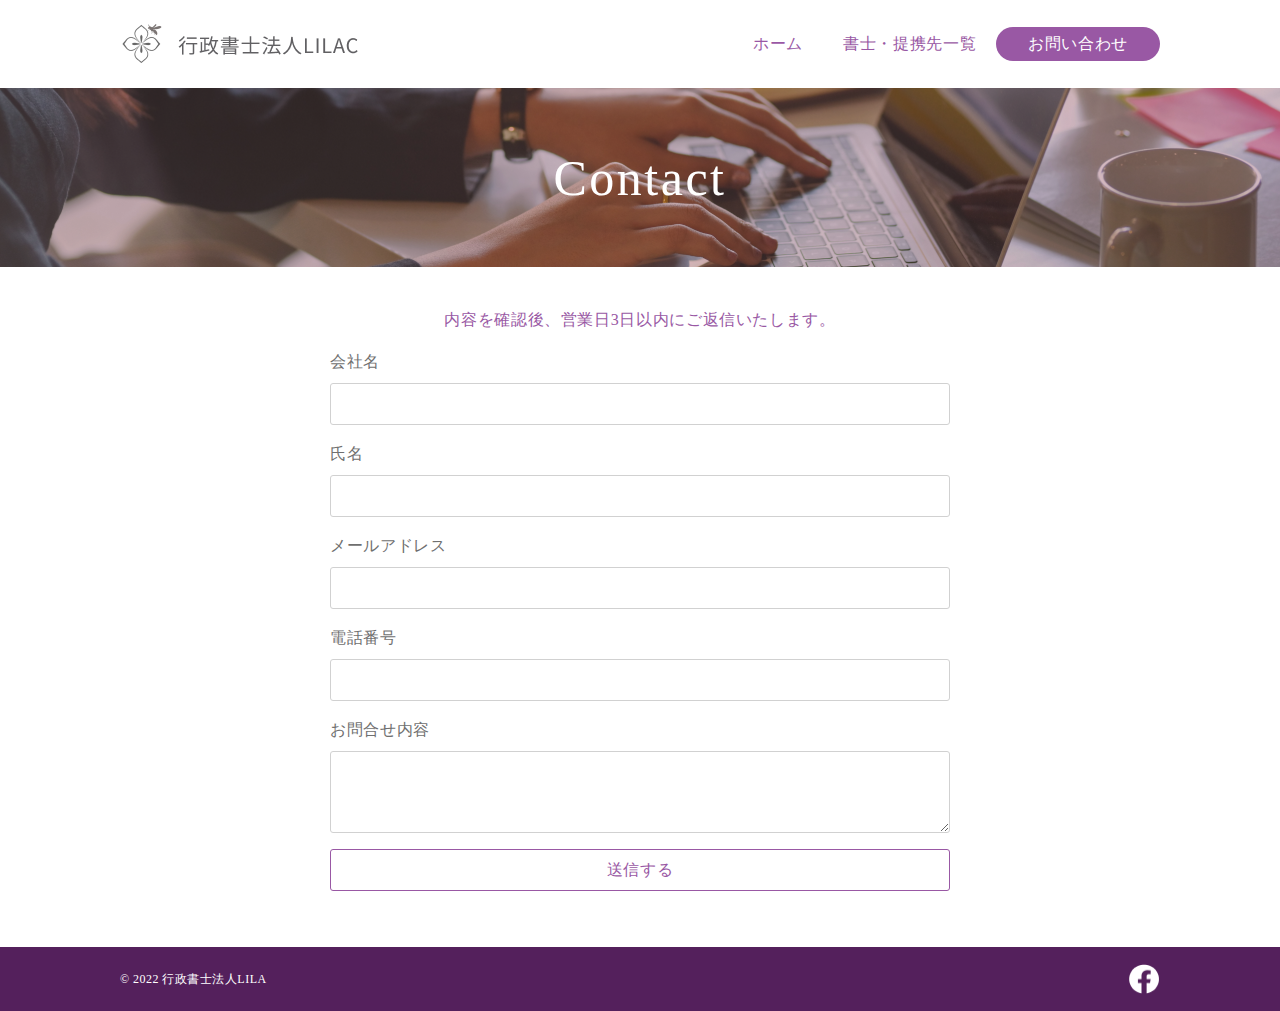
==== contact.html @ 3051f94f "contact" ====
<!DOCTYPE html>
<html lang="en">
  <head>
    <meta charset="UTF-8" />
    <meta http-equiv="X-UA-Compatible" content="IE=edge" />
    <meta name="viewport" content="width=device-width, initial-scale=1.0" />
    <title>Document</title>
    <link rel="stylesheet" href="./css/destyle.min.css" />
    <link rel="stylesheet" href="./css/common.css" />
    <link rel="stylesheet" href="./css/contact.css" />
  </head>
  <body>
    <header>
      <div class="header-logo">
        <a href="./index.html"><img src="./image/logo.png" alt="" /> </a>
      </div>

      <div id="hamburger">
        <div class="icon">
          <span></span>
          <span></span>
          <span></span>
        </div>
      </div>

      <nav class="header-nav header-nav-sm">
        <ul class="header-ul">
          <li><a class="header-a" href="./index.html">ホーム</a></li>
          <li><a class="header-a" href="./team.html">書士・提携先一覧</a></li>
          <li><a class="header-a" href="./contact.html">お問い合わせ</a></li>
        </ul>
      </nav>
      <nav class="header-nav pc_display">
        <ul class="header-ul">
          <li><a class="header-a" href="./index.html">ホーム</a></li>
          <li><a class="header-a" href="./team.html">書士・提携先一覧</a></li>
          <li>
            <a class="header-a purple-button" href="./contact.html"
              >お問い合わせ</a
            >
          </li>
        </ul>
      </nav>
    </header>

    <main>
      <div class="contact-attract">
        <h1 class="contact-attract-text">Contact</h1>
      </div>
      <div class="main-inner">
        <p class="contact-title">
          内容を確認後、営業日3日以内にご返信いたします。
        </p>
        <form action="" method="get" class="contact-form">
          <div class="contact-form-contents-box">
            <label class="contact-form-label" for="company">会社名 </label>
            <input
              class="contact-form-input"
              type="text"
              name="company"
              id="company"
              required
            />
          </div>
          <div class="contact-form-contents-box">
            <label class="contact-form-label" for="name">氏名 </label>
            <input
              class="contact-form-input"
              type="text"
              name="name"
              id="name"
              required
            />
          </div>
          <div class="contact-form-contents-box">
            <label class="contact-form-label" for="email"
              >メールアドレス
            </label>
            <input
              class="contact-form-input"
              type="email"
              name="email"
              id="email"
              required
            />
          </div>
          <div class="contact-form-contents-box">
            <label class="contact-form-label" for="phone">電話番号 </label>
            <input
              class="contact-form-input"
              type="tel"
              name="phone"
              id="phone"
              required
            />
          </div>
          <div class="contact-form-contents-box">
            <label class="contact-form-label" for="msg">お問合せ内容 </label>
            <textarea
              class="contact-form-textarea"
              name="msg"
              id="msg"
              required
            ></textarea>
          </div>
          <div class="contact-form-contents-box contact-form-submit-box">
            <input
              class="contact-form-submit-button"
              type="submit"
              value="送信する"
            />
          </div>
        </form>
      </div>
    </main>

    <footer>
      <div class="footer-inner">
        <div class="footer-copyright">© 2022 行政書士法人LILA</div>
        <img class="footer-facebook-logo" src="./image/facebook.png" alt="" />
      </div>
    </footer>

    <script src="jquery-3.6.0.min.js"></script>
    <script>
      $("#hamburger").on("click", function () {
        $(".icon").toggleClass("close");
        $(".header-nav-sm").slideToggle();
      });
    </script>
  </body>
</html>
---- css/destyle.min.css ----
/*! destyle.css v3.0.0 | MIT License | https://github.com/nicolas-cusan/destyle.min.css */
*,::before,::after{box-sizing:border-box;border-style:solid;border-width:0}html{line-height:1.15;-webkit-text-size-adjust:100%;-webkit-tap-highlight-color:transparent}body{margin:0}main{display:block}p,table,blockquote,address,pre,iframe,form,figure,dl{margin:0}h1,h2,h3,h4,h5,h6{font-size:inherit;font-weight:inherit;margin:0}ul,ol{margin:0;padding:0;list-style:none}dt{font-weight:700}dd{margin-left:0}hr{box-sizing:content-box;height:0;overflow:visible;border-top-width:1px;margin:0;clear:both;color:inherit}pre{font-family:monospace,monospace;font-size:inherit}address{font-style:inherit}a{background-color:transparent;text-decoration:none;color:inherit}abbr[title]{text-decoration:underline dotted}b,strong{font-weight:bolder}code,kbd,samp{font-family:monospace,monospace;font-size:inherit}small{font-size:80%}sub,sup{font-size:75%;line-height:0;position:relative;vertical-align:baseline}sub{bottom:-.25em}sup{top:-.5em}svg,img,embed,object,iframe{vertical-align:bottom}button,input,optgroup,select,textarea{-webkit-appearance:none;appearance:none;vertical-align:middle;color:inherit;font:inherit;background:transparent;padding:0;margin:0;border-radius:0;text-align:inherit;text-transform:inherit}[type="checkbox"]{-webkit-appearance:checkbox;appearance:checkbox}[type="radio"]{-webkit-appearance:radio;appearance:radio}button,[type="button"],[type="reset"],[type="submit"]{cursor:pointer}button:disabled,[type="button"]:disabled,[type="reset"]:disabled,[type="submit"]:disabled{cursor:default}:-moz-focusring{outline:auto}select:disabled{opacity:inherit}option{padding:0}fieldset{margin:0;padding:0;min-width:0}legend{padding:0}progress{vertical-align:baseline}textarea{overflow:auto}[type="number"]::-webkit-inner-spin-button,[type="number"]::-webkit-outer-spin-button{height:auto}[type="search"]{outline-offset:-2px}[type="search"]::-webkit-search-decoration{-webkit-appearance:none}::-webkit-file-upload-button{-webkit-appearance:button;font:inherit}label[for]{cursor:pointer}details{display:block}summary{display:list-item}[contenteditable]:focus{outline:auto}table{border-color:inherit}caption{text-align:left}td,th{vertical-align:top;padding:0}th{text-align:left;font-weight:700}
---- css/common.css ----
/*common*/
@font-face {
    font-family: 'Noto Sans JP';
    src: url('../fonts/NotoSansJP-Bold.otf') format('opentype');
    font-weight: 700;
}

@font-face {
    font-family: 'Noto Sans JP';
    src: url('../fonts/NotoSansJP-Medium.otf') format('opentype');
    font-weight: 500;
}


@font-face {
    font-family: 'Noto Sans JP';
    src: url('../fonts/NotoSansJP-Regular.otf') format('opentype');
    font-weight: 400;
}



@font-face {
    font-family: 'DIN Alternate';
    src: url('../fonts/DINAlternate-Bold.woff') format('opentype');
    font-weight: 700;
}

* {
    box-sizing: border-box;
}

img {
    width: 100%;
}

body{
    min-height: 100vh;
    position: relative;
    padding-bottom: 64px;
}

.pc_display {
    display: block;
}

.sp_display {
    display: none;
}

/*header*/

header {
    height: 88px;
    width: 100%;
    padding: 27px 120px;
    background-color: white;
    position: fixed;
    top: 0;
    z-index: 10;
    display: flex;
    align-items: center;
}

.header-logo {
    width: 240px;
}


.header-nav-sm {
    display: none;
}

.header-nav {
    margin: 0 0 0 auto;
}

.header-ul {
    display: flex;
    list-style: none;
    padding: 0;
    margin: 0;
    align-items: center;
}

.header-a {
    color: #9958A4;
    text-decoration: none;
    display: block;
    padding: 0 20px;
    font-family: Noto Sans JP;
    font-size: 16px;
    font-weight: 500;
    line-height: 26px;
    letter-spacing: 0.04em;
    text-align: left;
}

.purple-button {
    padding: 4px 32px;
    background-color: #9958A4;
    color: white;
    border-radius: 100px;
}

/*footer*/
footer {
    background-color: #54205C;
    width: 100%;
    position: absolute;
    bottom: 0;
}

.footer-inner {
    padding: 16px 120px;
    display: flex;
    justify-content: space-between;
    flex-wrap: wrap;
    margin: 0 auto;
    max-width: 1440px;
    align-items: center;
}

.footer-copyright {
    font-family: Noto Sans JP;
    font-size: 12px;
    font-weight: 400;
    line-height: 19px;
    letter-spacing: 0.04em;
    text-align: left;
    color: white;
}

.footer-facebook-logo {
    width: 32px;
    height: 32px;
}


@media (max-width: 910px) {


body{
    padding-bottom: 51px;
}
    .pc_display {
        display: none;
    }

    .sp_display {
        display: block;
    }

    header {
        height: 61px;
        padding: 16px 20px;
    }

    .header-logo {
        width: 207px;
        height: auto;
    }

    #hamburger {
        background-color: transparent;
        position: relative;
        cursor: pointer;
        margin: 0 0 0 auto;
        height: 24px;
        width: 24px;
    }

    .icon span {
        position: absolute;
        left: 3px;
        width: 18px;
        height: 2px;
        background-color: #9958A4;
        border-radius: 8px;
        transition: ease 0.75s;
    }

    .icon span:nth-of-type(1) {
        top: 6px;
    }

    .icon span:nth-of-type(2) {
        top: 11px;
    }

    .icon span:nth-of-type(3) {
        bottom: 6px;
    }

    .close span:nth-of-type(1) {
        transform: rotate(45deg);
        top: 11.2px;
    }

    .close span:nth-of-type(2) {
        opacity: 0;
    }

    .close span:nth-of-type(3) {
        transform: rotate(-45deg);
        top: 11.2px;
    }

    .header-nav-sm {
        top: 61px;
        left: 0px;
        position: absolute;
        z-index: 10;
        width: 100%;
        height: 100vh;
        background-color: rgba(249, 246, 248, 0.9);
    }

    .header-ul {
        flex-direction: column;
        max-width: 375px;
        margin: 0 auto;
        padding: 48px 20px;
    }

    .header-sp-a{
        text-align: left;
    color: #9958A4;
    display: block;
    padding: 0 20px;
    font-family: Noto Sans JP;
    font-size: 16px;
    font-weight: 500;
    line-height: 26px;
    letter-spacing: 0.04em;
        margin-bottom: 48px;
    }

    .header-sp-li-purple-button{
        width: 335px;
        height: 58px;
        padding: 16px 32px;
        text-align: center;
        border-radius: 100px;
        background-color: #9958A4;
        display: flex;
        align-items: center;
        justify-content: center;
    }

    .header-sp-a-purple-button {
        color: white;
        text-align: center;
    }
    /*footer*/

    .footer-inner {
        padding: 9.5px 20px;
    }
}
---- css/contact.css ----
main {
    padding-top: 88px;
}

.main-inner {
    max-width: 700px;
    background-color: white;
    margin: 0 auto;
    padding: 40px;
    text-align: center;
}

.contact-attract {
    background-image: url('../image/contact-attract-pc.png');
    background-repeat: no-repeat;
    background-size: cover;
    background-position: center;
    height: 179px;
    width: 100%;
    position: relative;
}

.contact-attract-text {
    font-family: Noto Sans JP;
    font-size: 50px;
    font-weight: 350;
    line-height: 72px;
    letter-spacing: 0.05em;
    text-align: left;
    color: white;
    position: absolute;
    top: 50%;
    left: 50%;
    transform: translate(-50%, -50%);
    -webkit-transform: translate(-50%, -50%);
    -ms-transform: translate(-50%, -50%);
}

.contact-title {
    font-family: Noto Sans JP;
    font-size: 16px;
    font-weight: 350;
    line-height: 26px;
    letter-spacing: 0.04em;
    text-align: center;
    color: #9958A4;
    margin-bottom: 16px;
}

.contact-form {
    width: 100%;
}

.contact-form-contents-box {
    margin-bottom: 16px;
}

.contact-form-label,
.contact-form-input {
    display: block;
}

.contact-form-label {
    font-family: Noto Sans JP;
    font-size: 16px;
    font-weight: 350;
    line-height: 26px;
    letter-spacing: 0.04em;
    text-align: left;
    color: #6F6F6F;
    margin-bottom: 8px;
}

.contact-form-input {
    border: #d1d1d1 solid 1px;
    border-radius: 3px;
    width: 100%;
    height: 42px;
    text-align: left;
}

.contact-form-textarea {
    border: #d1d1d1 solid 1px;
    border-radius: 3px;
    width: 100%;
    height: 82px;
    text-align: left;
}

.contact-form-submit-box {
    border: #9958A4 solid 1px;
    border-radius: 3px;
    width: 100%;
    height: 42px;
    display: flex;
}

.contact-form-submit-button {
    width: 100%;
    font-family: Noto Sans JP;
    font-size: 16px;
    font-weight: 400;
    line-height: 26px;
    letter-spacing: 0.04em;
    text-align: center;
    color: #9958A4;
}

@media (max-width: 910px) {

    .main-inner {
        max-width: 100%;
    }

    /*contact-attract*/

    .contact-attract {
        background-image: url('../image/top-attract-sp.png');
        height: 128px;
    }

    .contact-attract-text {
        font-size: 40px;
        line-height: 58px;
    }

    .contact-title {
        text-align: left;
    }

    .contact-form-submit-box {
        height: 34px;
    }
}
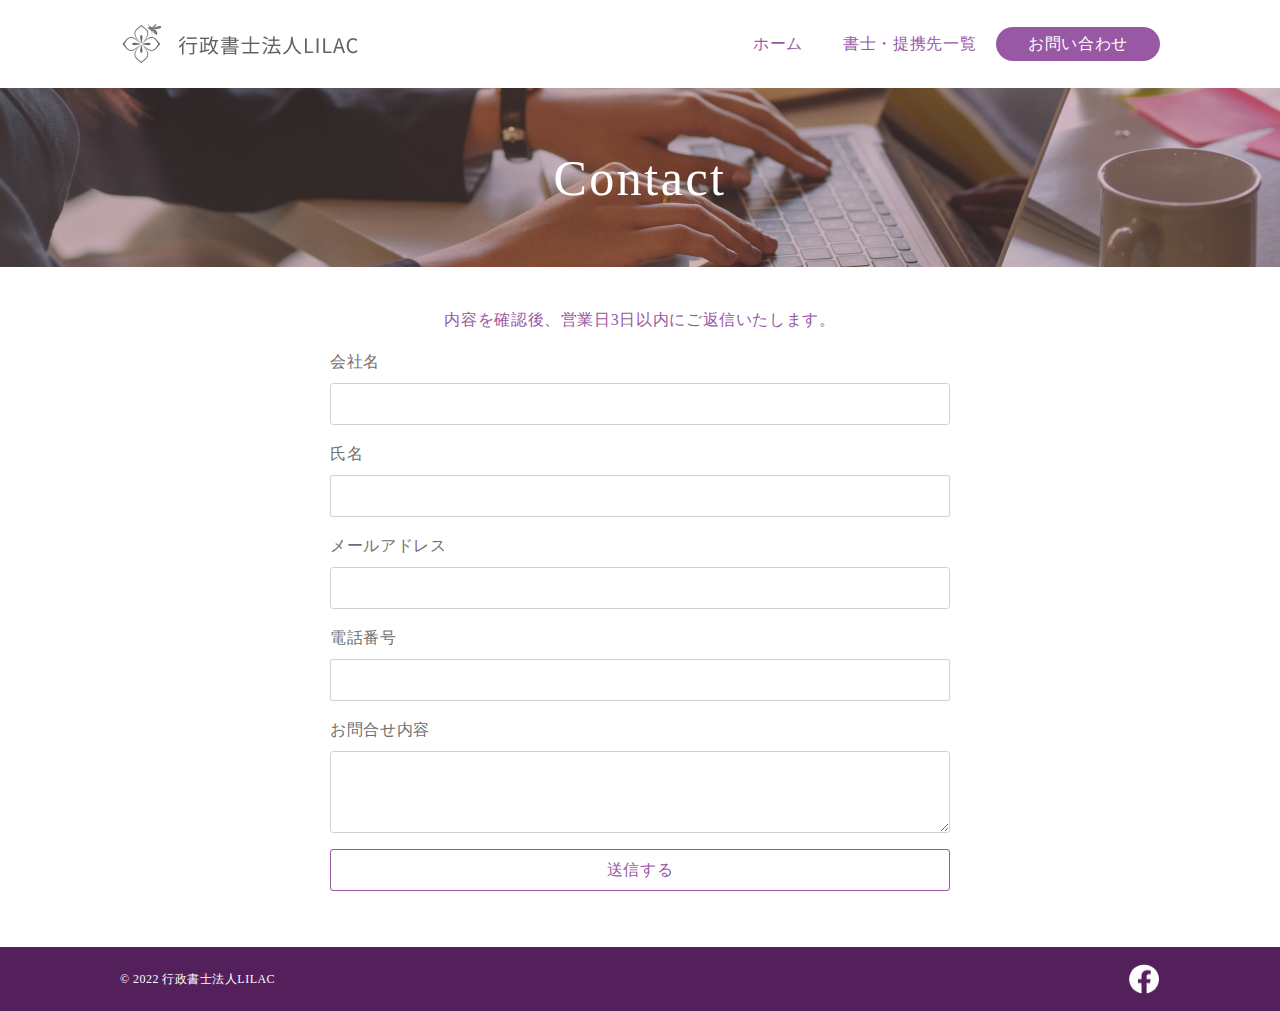
==== commit 5263caba: "bug fix" ====
--- a/contact.html
+++ b/contact.html
@@ -116,7 +116,7 @@
 
     <footer>
       <div class="footer-inner">
-        <div class="footer-copyright">© 2022 行政書士法人LILA</div>
+        <div class="footer-copyright">© 2022 行政書士法人LILAC</div>
         <img class="footer-facebook-logo" src="./image/facebook.png" alt="" />
       </div>
     </footer>
